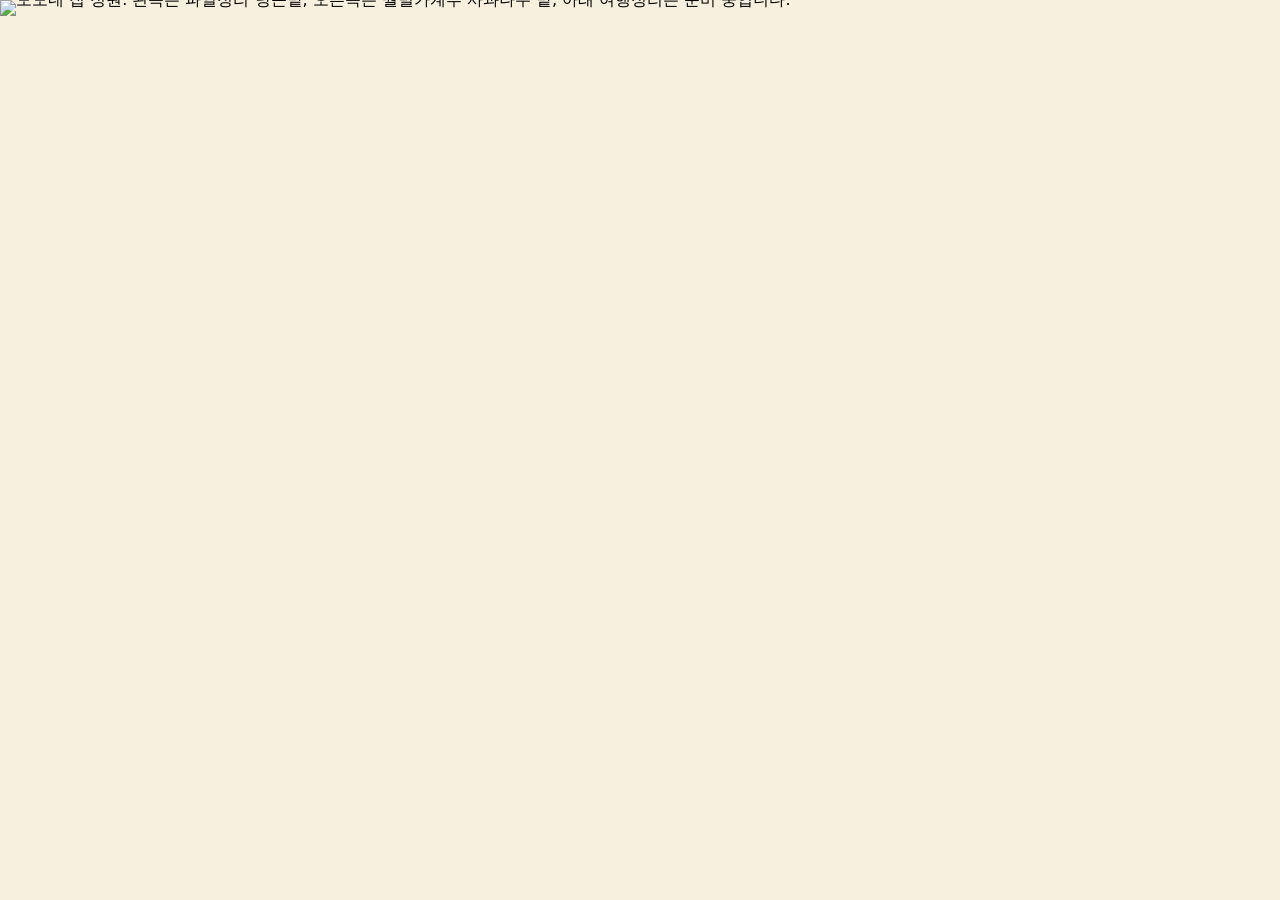
==== momo-home/index.html @ da368b59 "Add Momo home landing page" ====
<!doctype html>
<html lang="ko">
<head>
<meta charset="utf-8" />
<meta name="viewport" content="width=device-width,initial-scale=1,viewport-fit=cover" />
<title>모모네 집</title>
<style>
html,body{margin:0;min-height:100%;background:#f7f0df}body{display:grid;place-items:center;font-family:system-ui,-apple-system,"Apple SD Gothic Neo","Noto Sans KR",sans-serif}.stage{position:relative;width:min(100vw,1648px);line-height:0}.stage>img{display:block;width:100%;height:auto;user-select:none;-webkit-user-drag:none}.hotspot{position:absolute;display:block;z-index:2;border-radius:7%;cursor:pointer;-webkit-tap-highlight-color:transparent}.hotspot:focus-visible{outline:4px solid rgba(255,255,255,.95);outline-offset:-4px}.file-zone{left:10.5%;top:14%;width:40.5%;height:40.5%}.ledger-zone{left:54%;top:8%;width:36.5%;height:46.5%}@media(hover:hover){.hotspot:hover{background:rgba(255,255,255,.05)}}
</style>
</head>
<body>
<main class="stage" aria-label="모모네 집 바로가기">
  <img src="momo-house.png" alt="모모네 집 정원. 왼쪽은 파일정리 당근밭, 오른쪽은 월별가계부 사과나무 밭, 아래 여행정리는 준비 중입니다." />
  <a class="hotspot file-zone" href="https://holaharu.github.io/holaharu/momo-household/" aria-label="파일정리로 이동" title="파일정리"></a>
  <a class="hotspot ledger-zone" href="https://script.google.com/macros/s/AKfycbz5YzkvmMvAzPvbV-YOwo0FLwXb7m3hsymJ8yCqXvCS71XnRXiC8ZnzNHFR4dZeDioZYQ/exec" aria-label="월별가계부로 이동" title="월별가계부"></a>
</main>
</body>
</html>
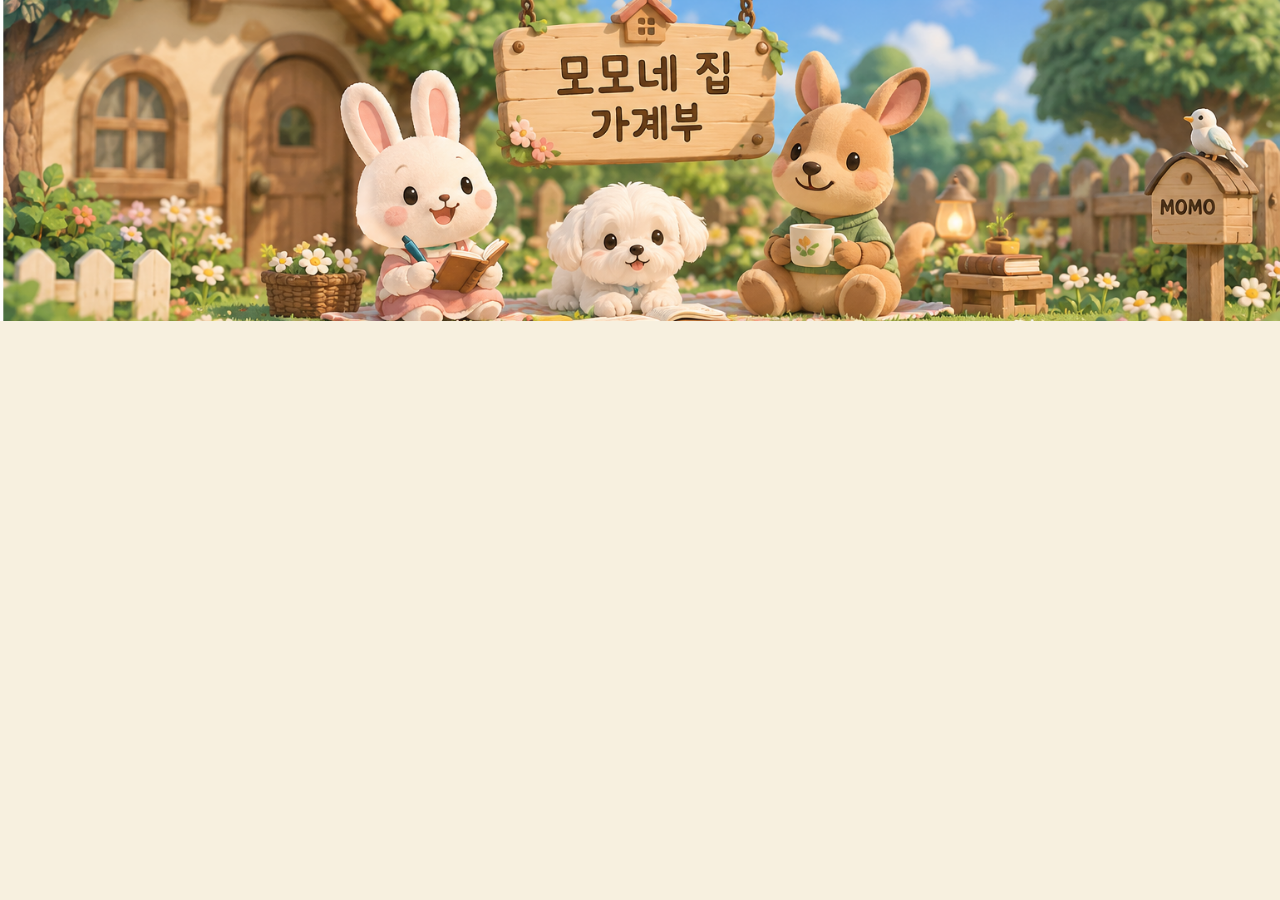
==== commit 332f688e: "Wire landing page farm areas to apps" ====
--- a/momo-home/index.html
+++ b/momo-home/index.html
@@ -10,7 +10,7 @@
 </head>
 <body>
 <main class="stage" aria-label="모모네 집 바로가기">
-  <img src="momo-house.png" alt="모모네 집 정원. 왼쪽은 파일정리 당근밭, 오른쪽은 월별가계부 사과나무 밭, 아래 여행정리는 준비 중입니다." />
+  <img src="../momo-household/momo-main-v2.png" alt="모모네 집 정원. 왼쪽은 파일정리 당근밭, 오른쪽은 월별가계부 사과나무 밭, 아래 여행정리는 준비 중입니다." />
   <a class="hotspot file-zone" href="https://holaharu.github.io/holaharu/momo-household/" aria-label="파일정리로 이동" title="파일정리"></a>
   <a class="hotspot ledger-zone" href="https://script.google.com/macros/s/AKfycbz5YzkvmMvAzPvbV-YOwo0FLwXb7m3hsymJ8yCqXvCS71XnRXiC8ZnzNHFR4dZeDioZYQ/exec" aria-label="월별가계부로 이동" title="월별가계부"></a>
 </main>
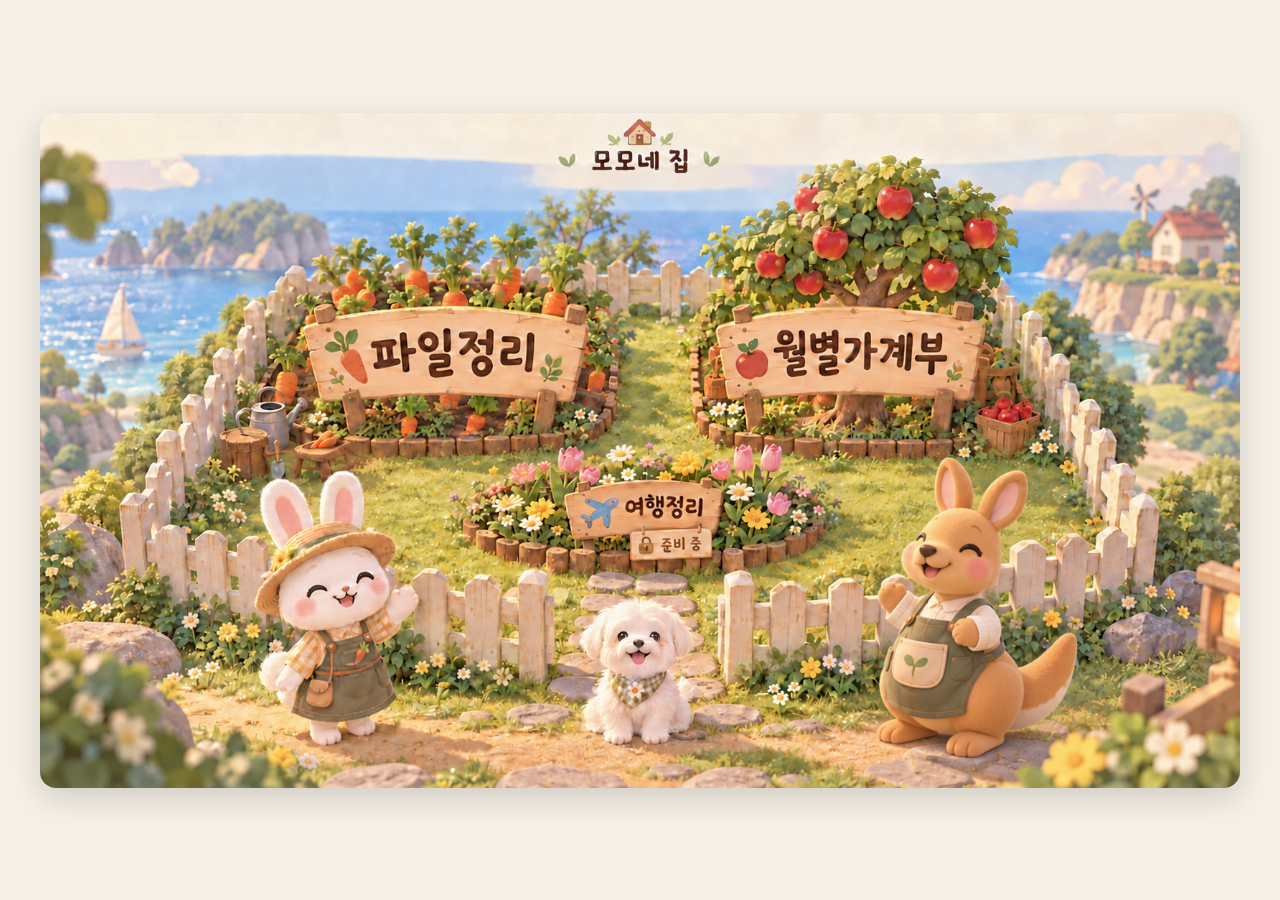
==== commit bb8eba40: "Update index.html" ====
--- a/momo-home/index.html
+++ b/momo-home/index.html
@@ -1,18 +1,87 @@
-<!doctype html>
+<!DOCTYPE html>
 <html lang="ko">
 <head>
-<meta charset="utf-8" />
-<meta name="viewport" content="width=device-width,initial-scale=1,viewport-fit=cover" />
-<title>모모네 집</title>
-<style>
-html,body{margin:0;min-height:100%;background:#f7f0df}body{display:grid;place-items:center;font-family:system-ui,-apple-system,"Apple SD Gothic Neo","Noto Sans KR",sans-serif}.stage{position:relative;width:min(100vw,1648px);line-height:0}.stage>img{display:block;width:100%;height:auto;user-select:none;-webkit-user-drag:none}.hotspot{position:absolute;display:block;z-index:2;border-radius:7%;cursor:pointer;-webkit-tap-highlight-color:transparent}.hotspot:focus-visible{outline:4px solid rgba(255,255,255,.95);outline-offset:-4px}.file-zone{left:10.5%;top:14%;width:40.5%;height:40.5%}.ledger-zone{left:54%;top:8%;width:36.5%;height:46.5%}@media(hover:hover){.hotspot:hover{background:rgba(255,255,255,.05)}}
-</style>
+  <meta charset="UTF-8">
+  <meta name="viewport" content="width=device-width, initial-scale=1.0">
+  <title>모모네 집</title>
+  <style>
+    * {
+      box-sizing: border-box;
+      margin: 0;
+      padding: 0;
+    }
+    body {
+      background-color: #f5f0e6;
+      display: flex;
+      justify-content: center;
+      align-items: center;
+      min-height: 100vh;
+      font-family: system-ui, -apple-system, sans-serif;
+    }
+    .container {
+      position: relative;
+      width: 100%;
+      max-width: 1200px;
+      aspect-ratio: 16 / 9;
+      box-shadow: 0 10px 30px rgba(0,0,0,0.15);
+      border-radius: 16px;
+      overflow: hidden;
+    }
+    .bg-img {
+      width: 100%;
+      height: 100%;
+      object-fit: cover;
+      display: block;
+    }
+    /* 클릭 영역 공통 스타일 */
+    .clickable-area {
+      position: absolute;
+      cursor: pointer;
+      border-radius: 20px;
+      transition: transform 0.2s ease, box-shadow 0.2s ease, background-color 0.2s ease;
+      text-decoration: none;
+    }
+    /* 마우스 올렸을 때 반짝이는 효과 */
+    .clickable-area:hover {
+      transform: scale(1.03);
+      background-color: rgba(255, 255, 255, 0.2);
+      box-shadow: 0 0 20px rgba(255, 255, 255, 0.5);
+    }
+
+    /* 좌측: 파일정리 (당근밭 표지판) */
+    .link-file {
+      top: 22%;
+      left: 19%;
+      width: 28%;
+      height: 28%;
+    }
+
+    /* 우측: 월별가계부 (사과나무 표지판) */
+    .link-household {
+      top: 22%;
+      left: 53%;
+      width: 28%;
+      height: 28%;
+    }
+  </style>
 </head>
 <body>
-<main class="stage" aria-label="모모네 집 바로가기">
-  <img src="../momo-household/momo-main-v2.png" alt="모모네 집 정원. 왼쪽은 파일정리 당근밭, 오른쪽은 월별가계부 사과나무 밭, 아래 여행정리는 준비 중입니다." />
-  <a class="hotspot file-zone" href="https://holaharu.github.io/holaharu/momo-household/" aria-label="파일정리로 이동" title="파일정리"></a>
-  <a class="hotspot ledger-zone" href="https://script.google.com/macros/s/AKfycbz5YzkvmMvAzPvbV-YOwo0FLwXb7m3hsymJ8yCqXvCS71XnRXiC8ZnzNHFR4dZeDioZYQ/exec" aria-label="월별가계부로 이동" title="월별가계부"></a>
-</main>
+
+  <div class="container">
+    <!-- 대문 배경 이미지 -->
+    <img src="momo_bg.png" alt="모모네 집 대문" class="bg-img">
+
+    <!-- 당근밭 표지판 ➔ 파일정리 링크 (구글 스크립트) -->
+    <a href="https://script.google.com/macros/s/AKfycbz5YzkvmMvAzPvbV-YOwo0FLwXb7m3hsymJ8yCqXvCS71XnRXiC8ZnzNHFR4dZeDioZYQ/exec" 
+       class="clickable-area link-file" 
+       title="파일정리 바로가기"
+       target="_blank"></a>
+
+    <!-- 사과나무 표지판 ➔ 월별가계부 링크 -->
+    <a href="https://holaharu.github.io/holaharu/momo-household/" 
+       class="clickable-area link-household" 
+       title="월별가계부 바로가기"></a>
+  </div>
+
 </body>
 </html>
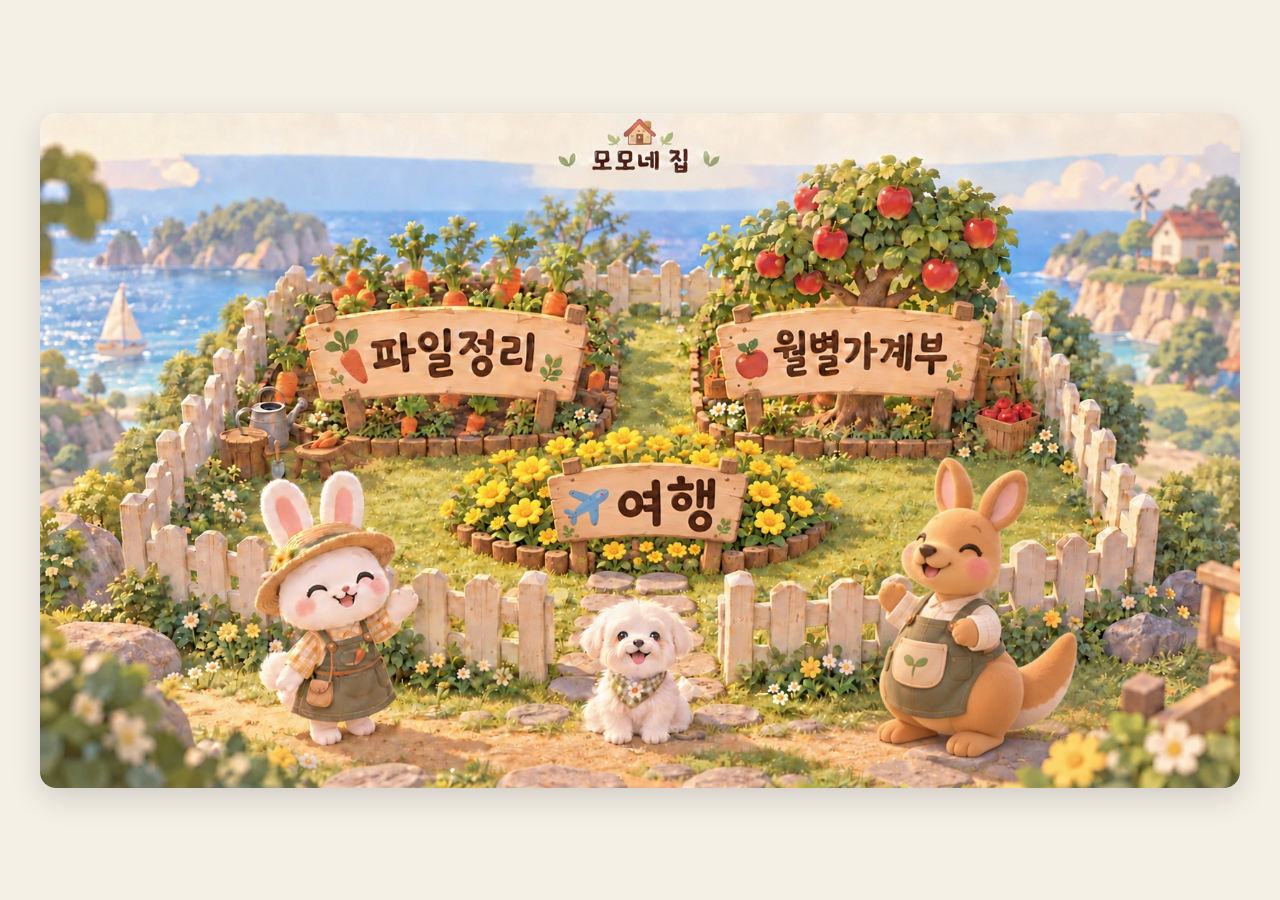
==== commit 9c31dd1c: "Connect home travel flowerbed to shared ledger; replace pending sign with larger travel label and ye" ====
--- a/momo-home/index.html
+++ b/momo-home/index.html
@@ -48,6 +48,9 @@
       box-shadow: 0 0 20px rgba(255, 255, 255, 0.5);
     }
 
+    .clickable-area:focus-visible { outline: 4px solid #e2b52b; background: rgba(255,255,255,.25); }
+    .link-travel { top: 47%; left: 33%; width: 34%; height: 22%; }
+
     /* 좌측: 파일정리 (당근밭 표지판) */
     .link-file {
       top: 22%;
@@ -69,18 +72,21 @@
 
   <div class="container">
     <!-- 대문 배경 이미지 -->
-    <img src="momo_bg.png" alt="모모네 집 대문" class="bg-img">
+    <img src="momo-bg-travel-v2.jpg" alt="모모네 집: 파일정리 당근밭, 월별가계부 사과나무, 여행 노란 꽃 화단" class="bg-img">
 
-    <!-- 당근밭 표지판 ➔ 파일정리 링크 (구글 스크립트) -->
+<!-- 당근밭 표지판 (왼쪽) -->
+    <a href="https://holaharu.github.io/holaharu/momo-household/" 
+       class="clickable-area link-file" 
+       title="파일정리 바로가기" aria-label="파일정리 바로가기"></a>
+
+    <!-- 사과나무 표지판 (오른쪽) -->
     <a href="https://script.google.com/macros/s/AKfycbz5YzkvmMvAzPvbV-YOwo0FLwXb7m3hsymJ8yCqXvCS71XnRXiC8ZnzNHFR4dZeDioZYQ/exec" 
-       class="clickable-area link-file" 
-       title="파일정리 바로가기"
-       target="_blank"></a>
-
-    <!-- 사과나무 표지판 ➔ 월별가계부 링크 -->
-    <a href="https://holaharu.github.io/holaharu/momo-household/" 
        class="clickable-area link-household" 
-       title="월별가계부 바로가기"></a>
+       title="월별가계부 바로가기" aria-label="월별가계부 바로가기"
+       target="_blank" rel="noopener noreferrer"></a>
+    <a href="https://script.google.com/macros/s/AKfycbyJMMOKjcYxdfPxaoNVI4MQ4rZjO_NShdOp9vscdqkaAdYM3JT-7L1gRsmqA7paXcyw/exec" class="clickable-area link-travel"
+       title="여행 바로가기" aria-label="여행 바로가기"
+       target="_blank" rel="noopener noreferrer"></a>
   </div>
 
 </body>
